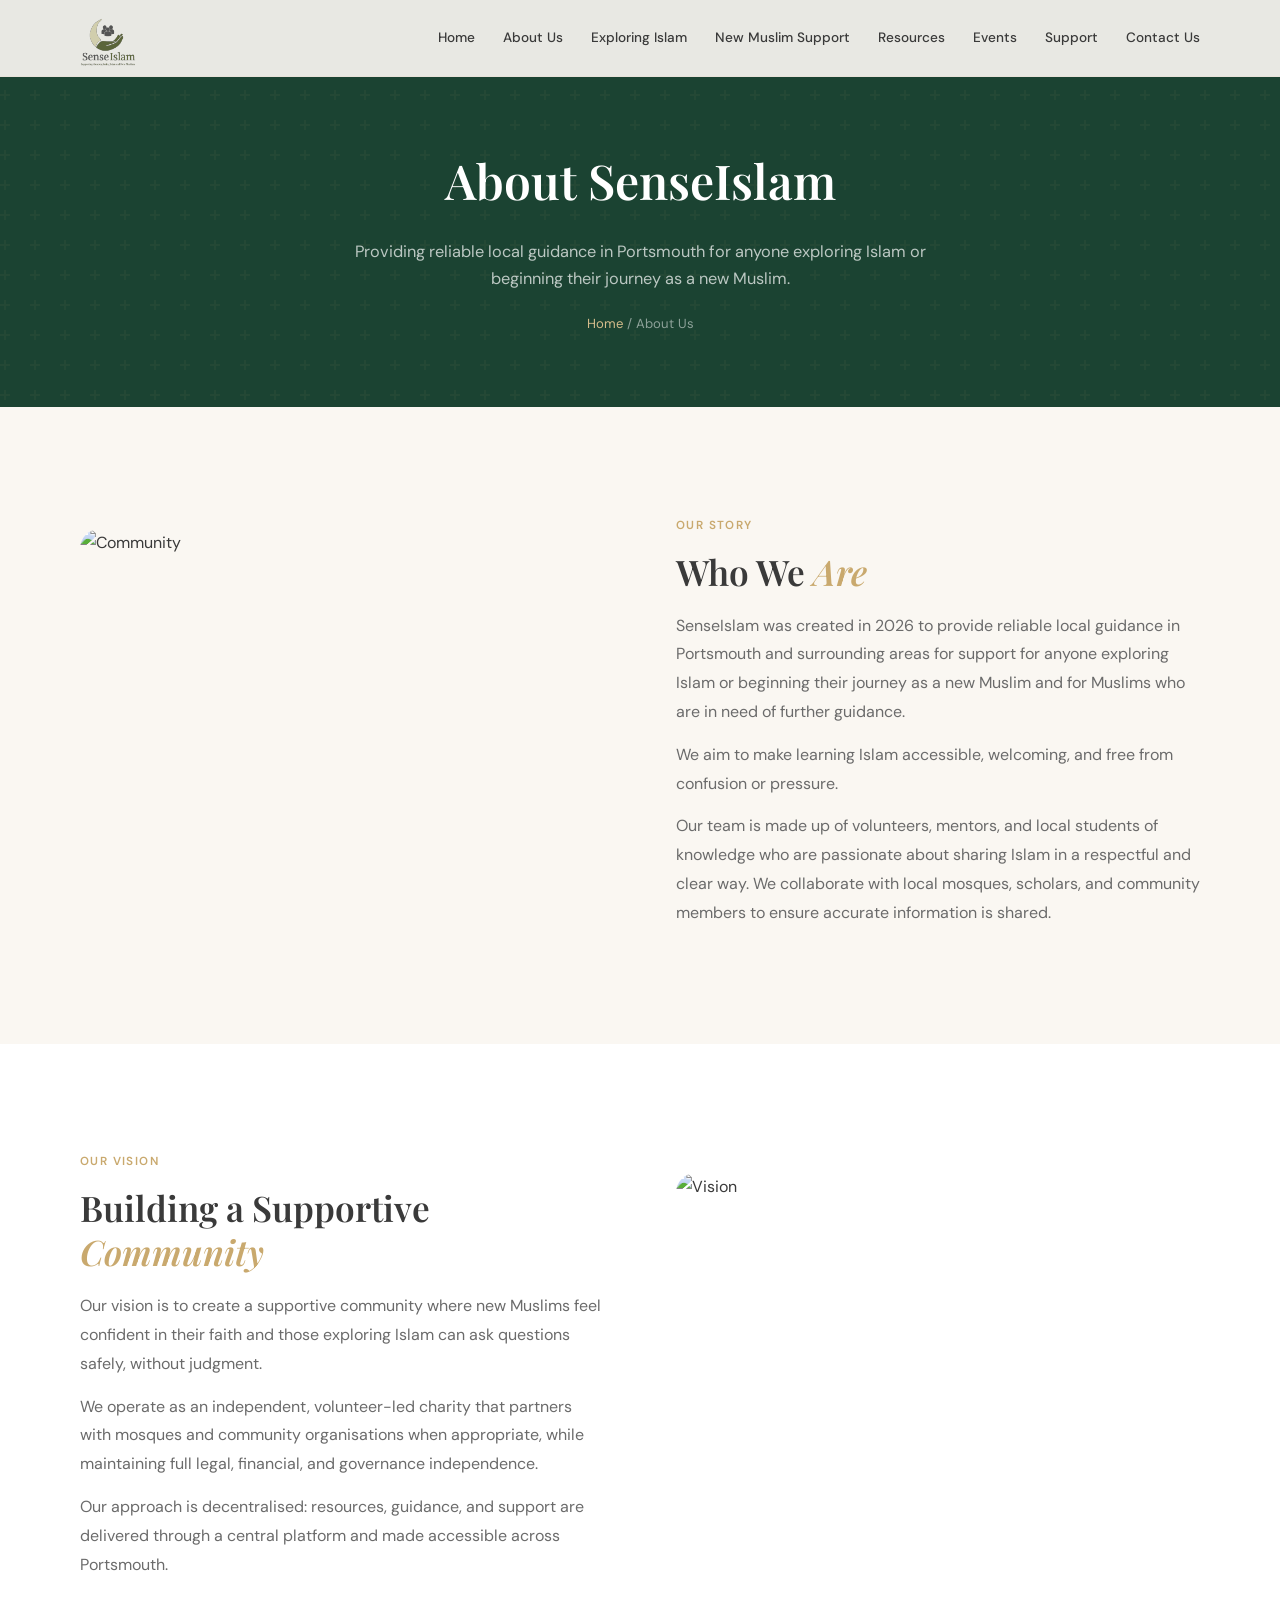
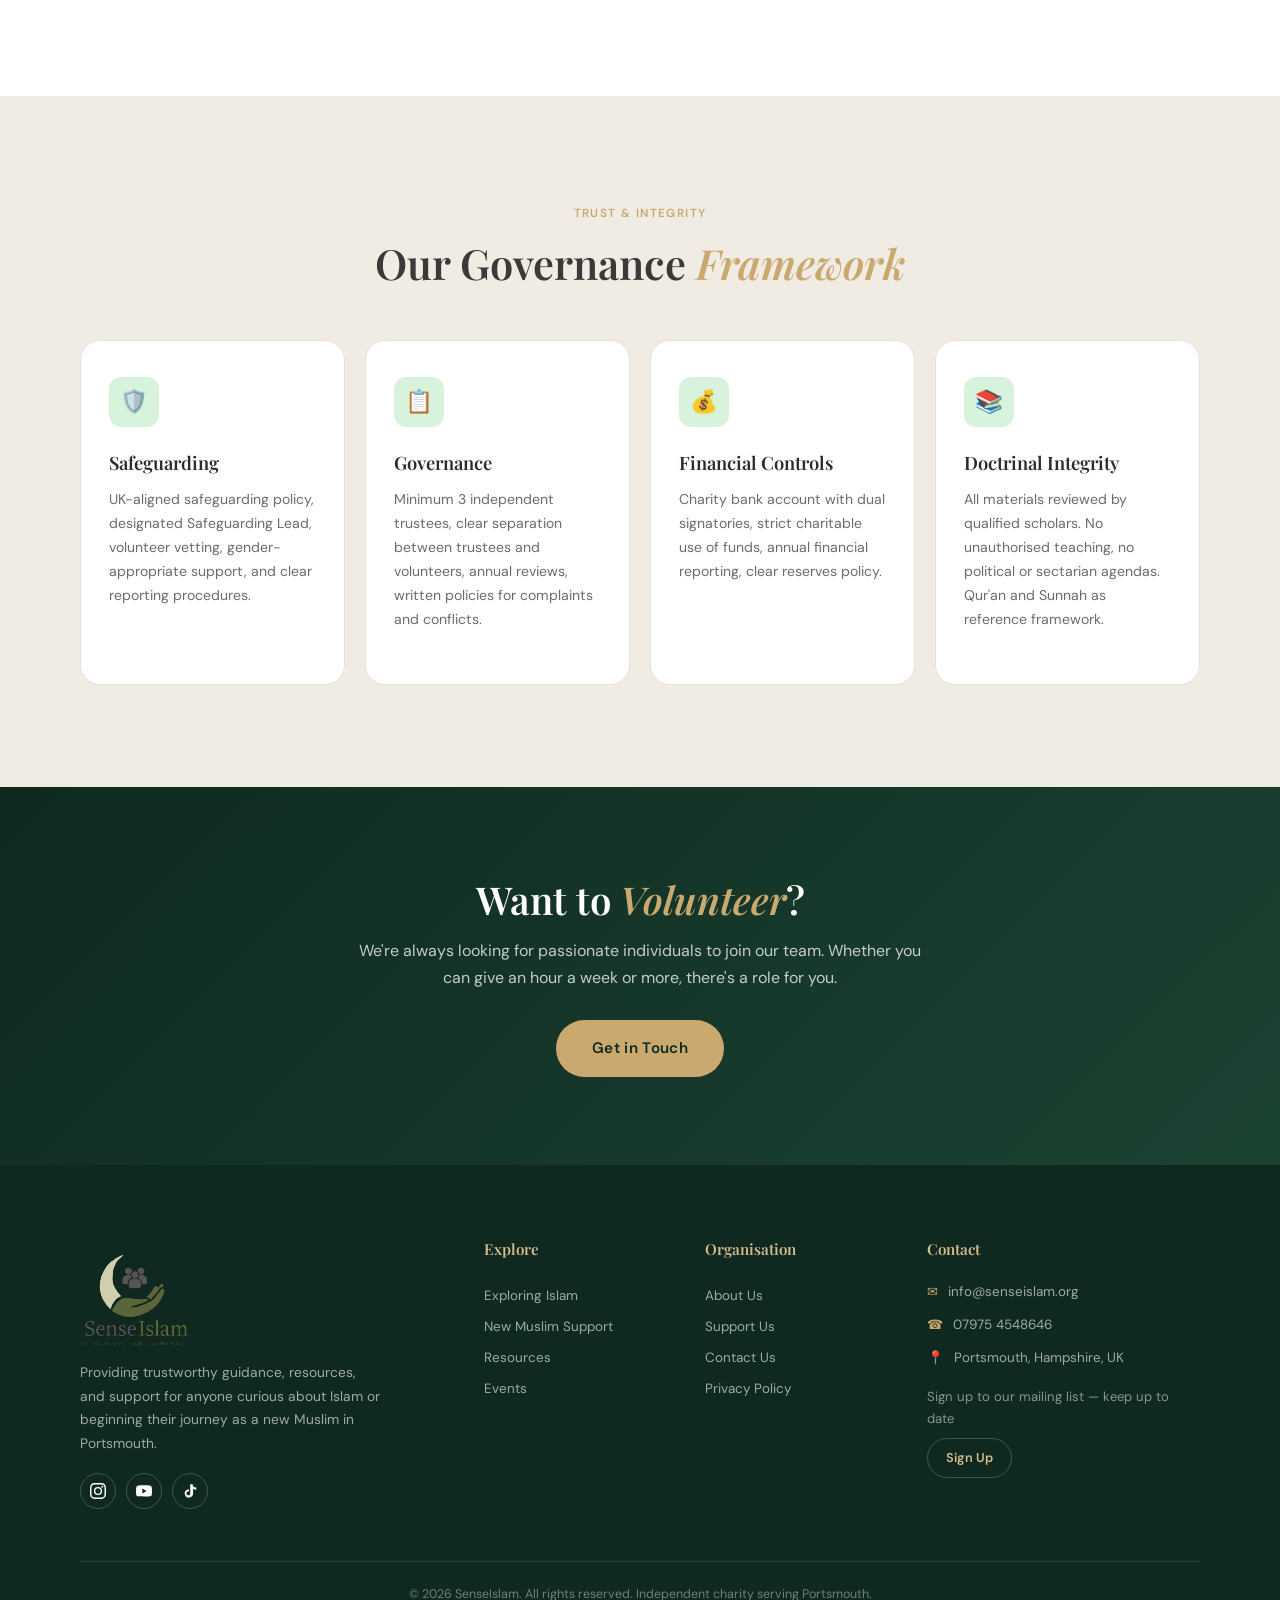
==== about.html @ 2f89002e "new" ====
<!DOCTYPE html>
<html lang="en">
<head>
<meta charset="UTF-8">
<meta name="viewport" content="width=device-width, initial-scale=1.0">
<title>About Us — SenseIslam</title>
<link rel="stylesheet" href="css/style.css">
</head>
<body>
  <nav class="nav">
    <div class="nav__inner">
      <a href="index.html" class="nav__logo"><img src="img/senseislamlogo.svg" alt="SenseIslam" class="nav__logo-img"></a>
      <div class="nav__links">
        <a href="index.html" class="nav__link">Home</a>
        <a href="about.html" class="nav__link">About Us</a>
        <a href="exploring-islam.html" class="nav__link">Exploring Islam</a>
        <a href="new-muslim-support.html" class="nav__link">New Muslim Support</a>
        <a href="resources.html" class="nav__link">Resources</a>
        <a href="events.html" class="nav__link">Events</a>
        <a href="support.html" class="nav__link">Support</a>
        <a href="contact.html" class="nav__link">Contact Us</a>
      </div>
      <button class="nav__hamburger" aria-label="Menu"><span></span><span></span><span></span></button>
    </div>
  </nav>


  <section class="page-hero">
    <div class="page-hero__pattern"></div>
    <div class="container page-hero__content">
      <h1 class="page-hero__title">About SenseIslam</h1>
      <p class="page-hero__sub">Providing reliable local guidance in Portsmouth for anyone exploring Islam or beginning their journey as a new Muslim.</p>
      <p class="page-hero__crumb"><a href="index.html">Home</a> / About Us</p>
    </div>
  </section>

  <section class="section section--cream">
    <div class="container">
      <div class="split fade-up">
        <div class="split__image"><img src="https://images.unsplash.com/photo-1585036156171-384164a8c159?w=800&q=80" alt="Community"></div>
        <div class="split__content">
          <span class="section__label">Our Story</span>
          <h2>Who We <em>Are</em></h2>
          <p>SenseIslam was created in 2026 to provide reliable local guidance in Portsmouth and surrounding areas for support for anyone exploring Islam or beginning their journey as a new Muslim and for Muslims who are in need of further guidance.</p>
          <p>We aim to make learning Islam accessible, welcoming, and free from confusion or pressure.</p>
          <p>Our team is made up of volunteers, mentors, and local students of knowledge who are passionate about sharing Islam in a respectful and clear way. We collaborate with local mosques, scholars, and community members to ensure accurate information is shared.</p>
        </div>
      </div>
    </div>
  </section>

  <section class="section section--white">
    <div class="container">
      <div class="split split--reverse fade-up">
        <div class="split__image"><img src="https://images.unsplash.com/photo-1574246604907-db69e30ddb97?w=800&q=80" alt="Vision"></div>
        <div class="split__content">
          <span class="section__label">Our Vision</span>
          <h2>Building a Supportive <em>Community</em></h2>
          <p>Our vision is to create a supportive community where new Muslims feel confident in their faith and those exploring Islam can ask questions safely, without judgment.</p>
          <p>We operate as an independent, volunteer-led charity that partners with mosques and community organisations when appropriate, while maintaining full legal, financial, and governance independence.</p>
          <p>Our approach is decentralised: resources, guidance, and support are delivered through a central platform and made accessible across Portsmouth.</p>
        </div>
      </div>
    </div>
  </section>

  <section class="section section--sand">
    <div class="container">
      <div class="section__header fade-up">
        <span class="section__label">Trust & Integrity</span>
        <h2 class="section__title">Our Governance <em>Framework</em></h2>
      </div>
      <div class="grid-4 stagger">
        <div class="card fade-up"><div class="card__icon">🛡️</div><h3 class="card__title">Safeguarding</h3><p class="card__text">UK-aligned safeguarding policy, designated Safeguarding Lead, volunteer vetting, gender-appropriate support, and clear reporting procedures.</p></div>
        <div class="card fade-up"><div class="card__icon">📋</div><h3 class="card__title">Governance</h3><p class="card__text">Minimum 3 independent trustees, clear separation between trustees and volunteers, annual reviews, written policies for complaints and conflicts.</p></div>
        <div class="card fade-up"><div class="card__icon">💰</div><h3 class="card__title">Financial Controls</h3><p class="card__text">Charity bank account with dual signatories, strict charitable use of funds, annual financial reporting, clear reserves policy.</p></div>
        <div class="card fade-up"><div class="card__icon">📚</div><h3 class="card__title">Doctrinal Integrity</h3><p class="card__text">All materials reviewed by qualified scholars. No unauthorised teaching, no political or sectarian agendas. Qur'an and Sunnah as reference framework.</p></div>
      </div>
    </div>
  </section>

  <section class="cta">
    <div class="cta__inner fade-up">
      <h2>Want to <em>Volunteer</em>?</h2>
      <p>We're always looking for passionate individuals to join our team. Whether you can give an hour a week or more, there's a role for you.</p>
      <a href="contact.html" class="btn btn--gold btn--lg">Get in Touch</a>
    </div>
  </section>

  <footer class="footer">
    <div class="container">
      <div class="footer__grid">
        <div class="footer__brand">
          <div class="footer__logo"><img src="img/senseislamlogo.svg" alt="SenseIslam" class="footer__logo-img"></div>
          <p>Providing trustworthy guidance, resources, and support for anyone curious about Islam or beginning their journey as a new Muslim in Portsmouth.</p>
          <div class="footer__social"><a href="https://www.instagram.com/senseislamuk/" target="_blank" rel="noopener" aria-label="Instagram"><svg viewBox="0 0 24 24" aria-hidden="true"><path d="M12 2.163c3.204 0 3.584.012 4.85.07 3.252.148 4.771 1.691 4.919 4.919.058 1.265.069 1.645.069 4.849 0 3.205-.012 3.584-.069 4.849-.149 3.225-1.664 4.771-4.919 4.919-1.266.058-1.644.07-4.85.07-3.204 0-3.584-.012-4.849-.07-3.26-.149-4.771-1.699-4.919-4.92-.058-1.265-.07-1.644-.07-4.849 0-3.204.013-3.583.07-4.849.149-3.227 1.664-4.771 4.919-4.919 1.266-.057 1.645-.069 4.849-.069zM12 0C8.741 0 8.333.014 7.053.072 2.695.272.273 2.69.073 7.052.014 8.333 0 8.741 0 12c0 3.259.014 3.668.072 4.948.2 4.358 2.618 6.78 6.98 6.98C8.333 23.986 8.741 24 12 24c3.259 0 3.668-.014 4.948-.072 4.354-.2 6.782-2.618 6.979-6.98.059-1.28.073-1.689.073-4.948 0-3.259-.014-3.667-.072-4.947-.196-4.354-2.617-6.78-6.979-6.98C15.668.014 15.259 0 12 0zm0 5.838a6.162 6.162 0 100 12.324 6.162 6.162 0 000-12.324zM12 16a4 4 0 110-8 4 4 0 010 8zm6.406-11.845a1.44 1.44 0 100 2.881 1.44 1.44 0 000-2.881z"/></svg></a><a href="https://www.youtube.com/channel/UCkntJel1RPMRCAecpmUwdyQ" target="_blank" rel="noopener" aria-label="YouTube"><svg viewBox="0 0 24 24" aria-hidden="true"><path d="M23.498 6.186a3.016 3.016 0 0 0-2.122-2.136C19.505 3.545 12 3.545 12 3.545s-7.505 0-9.377.505A3.017 3.017 0 0 0 .502 6.186C0 8.07 0 12 0 12s0 3.93.502 5.814a3.016 3.016 0 0 0 2.122 2.136c1.871.505 9.376.505 9.376.505s7.505 0 9.377-.505a3.015 3.015 0 0 0 2.122-2.136C24 15.93 24 12 24 12s0-3.93-.502-5.814zM9.545 15.568V8.432L15.818 12l-6.273 3.568z"/></svg></a><a href="https://www.tiktok.com/@senseislamuk" target="_blank" rel="noopener" aria-label="TikTok"><svg viewBox="0 0 24 24" aria-hidden="true"><path d="M19.59 6.69a4.83 4.83 0 0 1-3.77-4.25V2h-3.45v13.67a2.89 2.89 0 0 1-5.2 1.74 2.89 2.89 0 0 1 2.31-4.64 2.93 2.93 0 0 1 .88.13V9.4a6.84 6.84 0 0 0-1-.05A6.33 6.33 0 0 0 5.8 20.1a6.34 6.34 0 0 0 10.86-4.43v-7a8.16 8.16 0 0 0 4.77 1.52v-3.4a4.85 4.85 0 0 1-1.84-.1z"/></svg></a></div>
        </div>
        <div>
          <h4 class="footer__heading">Explore</h4>
          <div class="footer__links">
            <a href="exploring-islam.html">Exploring Islam</a>
            <a href="new-muslim-support.html">New Muslim Support</a>
            <a href="resources.html">Resources</a>
            <a href="events.html">Events</a>
          </div>
        </div>
        <div>
          <h4 class="footer__heading">Organisation</h4>
          <div class="footer__links">
            <a href="about.html">About Us</a>
            <a href="support.html">Support Us</a>
            <a href="contact.html">Contact Us</a>
            <a href="#">Privacy Policy</a>
          </div>
        </div>
        <div>
          <h4 class="footer__heading">Contact</h4>
          <div class="footer__contact-item"><span>✉</span> info@senseislam.org</div>
          <div class="footer__contact-item"><span>☎</span> 07975 4548646</div>
          <div class="footer__contact-item"><span>📍</span> Portsmouth, Hampshire, UK</div>
          <p style="margin-top:16px;font-size:.82rem;color:rgba(255,255,255,.5)">Sign up to our mailing list — keep up to date</p>
          <a href="contact.html" style="display:inline-block;margin-top:8px;padding:8px 18px;border:1px solid rgba(255,255,255,.2);border-radius:100px;font-size:.8rem;font-weight:600;color:var(--gold-light)">Sign Up</a>
        </div>
      </div>
      <div class="footer__bottom">&copy; 2026 SenseIslam. All rights reserved. Independent charity serving Portsmouth.</div>
    </div>
  </footer>
  <script src="js/main.js"></script>

</body>
</html>
---- css/style.css ----
@import url('https://fonts.googleapis.com/css2?family=Playfair+Display:ital,wght@0,400;0,500;0,600;0,700;1,400;1,500&family=DM+Sans:ital,opsz,wght@0,9..40,300;0,9..40,400;0,9..40,500;0,9..40,600;0,9..40,700;1,9..40,400&display=swap');

:root {
  --cream: #FAF7F2;
  --sand: #F0EBE3;
  --gold: #C9A96E;
  --gold-light: #D4BC8B;
  --gold-dark: #A8874E;
  --forest: #1B4332;
  --forest-light: #2D6A4F;
  --forest-dark: #0F2921;
  --teal: #40916C;
  --sage-light: #D8F3DC;
  --charcoal: #2B2B2B;
  --text: #3A3A3A;
  --text-light: #6B6B6B;
  --text-muted: #999;
  --white: #FFFFFF;
  --border: #E8E2D9;
  --font-display: 'Playfair Display', Georgia, serif;
  --font-body: 'DM Sans', -apple-system, sans-serif;
  --max-w: 1200px;
  --narrow: 800px;
  --ease: cubic-bezier(0.16, 1, 0.3, 1);
  --tr: 0.3s var(--ease);
  --tr-slow: 0.6s var(--ease);
  --r-sm: 6px;
  --r-md: 12px;
  --r-lg: 20px;
}

*, *::before, *::after { box-sizing: border-box; margin: 0; padding: 0; }
html { scroll-behavior: smooth; -webkit-font-smoothing: antialiased; }
body { font-family: var(--font-body); color: var(--text); background: var(--cream); line-height: 1.7; font-size: 16px; overflow-x: hidden; }
img { max-width: 100%; height: auto; display: block; }
a { text-decoration: none; color: inherit; transition: var(--tr); }
ul, ol { list-style: none; }
button { cursor: pointer; border: none; background: none; font-family: inherit; }
.container { max-width: var(--max-w); margin: 0 auto; padding: 0 clamp(20px, 4vw, 40px); }
.narrow { max-width: var(--narrow); margin: 0 auto; }

/* NAV */
.nav { position: fixed; top: 0; left: 0; right: 0; z-index: 1000; background: rgba(250,247,242,0.92); backdrop-filter: blur(20px); -webkit-backdrop-filter: blur(20px); border-bottom: 1px solid var(--border); }
.nav__inner { display: flex; align-items: center; justify-content: space-between; height: 76px; max-width: var(--max-w); margin: 0 auto; padding: 0 clamp(20px,4vw,40px); }
.nav__logo { display: flex; align-items: center; gap: 10px; font-family: var(--font-display); font-size: 1.4rem; font-weight: 600; color: var(--forest); line-height: 0; }
.nav__logo-icon { width: 38px; height: 38px; background: var(--forest); border-radius: 50%; display: flex; align-items: center; justify-content: center; color: var(--gold); font-size: 1rem; }
.nav__logo-img { height: 56px; width: auto; display: block; object-fit: contain; }
.nav__links { display: flex; align-items: center; gap: 28px; }
.nav__link { font-size: 0.85rem; font-weight: 500; color: var(--text); position: relative; }
.nav__link::after { content: ''; position: absolute; bottom: -4px; left: 0; width: 0; height: 2px; background: var(--gold); transition: var(--tr); }
.nav__link:hover::after, .nav__link--active::after { width: 100%; }
.nav__link:hover { color: var(--forest); }
.nav__cta { display: inline-flex; align-items: center; gap: 6px; padding: 9px 20px; background: var(--forest); color: var(--white); border-radius: 100px; font-size: 0.82rem; font-weight: 600; letter-spacing: .02em; transition: var(--tr); }
.nav__cta:hover { background: var(--forest-light); transform: translateY(-1px); }
.nav__hamburger { display: none; flex-direction: column; gap: 5px; padding: 8px; }
.nav__hamburger span { width: 24px; height: 2px; background: var(--forest); border-radius: 2px; transition: var(--tr); }
@media (max-width: 960px) {
  .nav__hamburger { display: flex; }
  .nav__links { position: fixed; top: 76px; left: 0; right: 0; bottom: 0; background: var(--cream); flex-direction: column; justify-content: flex-start; padding: 40px; gap: 24px; transform: translateX(100%); transition: var(--tr-slow); }
  .nav__links.active { transform: translateX(0); }
  .nav__link { font-size: 1.1rem; }
  .nav__logo-img { height: 46px; }
}

/* HERO */
.hero { position: relative; min-height: 100vh; display: flex; align-items: center; overflow: hidden; background: var(--forest-dark); }
.hero__bg { position: absolute; inset: 0; background-image: url('https://images.unsplash.com/photo-1564769625905-50e93615e769?w=1600&q=80'); background-size: cover; background-position: center; opacity: .25; }
.hero__overlay { position: absolute; inset: 0; background: linear-gradient(135deg, rgba(15,41,33,0.85), rgba(27,67,50,0.7)); }
.hero__pattern { position: absolute; inset: 0; background-image: url("data:image/svg+xml,%3Csvg width='60' height='60' viewBox='0 0 60 60' xmlns='http://www.w3.org/2000/svg'%3E%3Cg fill='none'%3E%3Cg fill='%23c9a96e' fill-opacity='0.05'%3E%3Cpath d='M36 34v-4h-2v4h-4v2h4v4h2v-4h4v-2h-4zm0-30V0h-2v4h-4v2h4v4h2V6h4V4h-4zM6 34v-4H4v4H0v2h4v4h2v-4h4v-2H6zM6 4V0H4v4H0v2h4v4h2V6h4V4H6z'/%3E%3C/g%3E%3C/g%3E%3C/svg%3E"); }
.hero__content { position: relative; z-index: 2; max-width: var(--max-w); margin: 0 auto; padding: 140px clamp(20px,4vw,40px) 80px; display: grid; grid-template-columns: 1.1fr 0.9fr; gap: 60px; align-items: center; }
.hero__text { color: var(--white); }
.hero__badge { display: inline-flex; align-items: center; gap: 8px; padding: 8px 16px; background: rgba(201,169,110,.12); border: 1px solid rgba(201,169,110,.25); border-radius: 100px; font-size: .75rem; font-weight: 500; color: var(--gold-light); letter-spacing: .08em; text-transform: uppercase; margin-bottom: 24px; }
.hero__title { font-family: var(--font-display); font-size: clamp(2.4rem,5vw,3.8rem); font-weight: 600; line-height: 1.15; margin-bottom: 24px; }
.hero__title em { color: var(--gold); font-style: italic; }
.hero__sub { font-size: 1.05rem; line-height: 1.8; color: rgba(255,255,255,.78); margin-bottom: 36px; max-width: 520px; }
.hero__actions { display: flex; gap: 14px; flex-wrap: wrap; }
.hero__visual { position: relative; }
.hero__img { border-radius: var(--r-lg); overflow: hidden; aspect-ratio: 4/5; box-shadow: 0 40px 80px rgba(0,0,0,.3); }
.hero__img img { width: 100%; height: 100%; object-fit: cover; }
.hero__float { position: absolute; bottom: -16px; left: -24px; background: var(--white); border-radius: var(--r-md); padding: 18px 24px; box-shadow: 0 16px 40px rgba(0,0,0,.15); }
.hero__float-num { font-family: var(--font-display); font-size: 1.8rem; font-weight: 700; color: var(--forest); }
.hero__float-label { font-size: .78rem; color: var(--text-light); font-weight: 500; }
@media (max-width: 900px) {
  .hero__content { grid-template-columns: 1fr; text-align: center; padding-top: 130px; }
  .hero__sub { margin: 0 auto 36px; }
  .hero__actions { justify-content: center; }
  .hero__visual { display: none; }
}

/* BUTTONS */
.btn { display: inline-flex; align-items: center; gap: 8px; padding: 13px 28px; border-radius: 100px; font-size: .88rem; font-weight: 600; letter-spacing: .02em; transition: var(--tr); white-space: nowrap; }
.btn--gold { background: var(--gold); color: var(--forest-dark); }
.btn--gold:hover { background: var(--gold-dark); transform: translateY(-2px); box-shadow: 0 8px 25px rgba(201,169,110,.3); }
.btn--white-outline { background: transparent; color: var(--white); border: 1.5px solid rgba(255,255,255,.3); }
.btn--white-outline:hover { background: rgba(255,255,255,.1); border-color: rgba(255,255,255,.5); }
.btn--outline { background: transparent; color: var(--forest); border: 1.5px solid var(--forest); }
.btn--outline:hover { background: var(--forest); color: var(--white); }
.btn--dark { background: var(--forest); color: var(--white); }
.btn--dark:hover { background: var(--forest-light); transform: translateY(-2px); }
.btn--lg { padding: 16px 36px; font-size: .95rem; }
.btn--sm { padding: 10px 20px; font-size: .82rem; }
.btn--full { width: 100%; justify-content: center; }

/* SECTIONS */
.section { padding: clamp(60px,8vw,110px) 0; }
.section--sand { background: var(--sand); }
.section--white { background: var(--white); }
.section--forest { background: var(--forest); color: var(--white); }
.section--cream { background: var(--cream); }
.section__header { text-align: center; max-width: 640px; margin: 0 auto 52px; }
.section__label { display: inline-block; font-size: .73rem; font-weight: 600; letter-spacing: .12em; text-transform: uppercase; color: var(--gold); margin-bottom: 14px; }
.section__title { font-family: var(--font-display); font-size: clamp(1.7rem,3.5vw,2.6rem); font-weight: 600; line-height: 1.2; margin-bottom: 14px; }
.section__title em { font-style: italic; color: var(--gold); }
.section__desc { font-size: 1rem; color: var(--text-light); line-height: 1.8; }
.section--forest .section__desc { color: rgba(255,255,255,.7); }

/* GRID CARDS */
.grid-4 { display: grid; grid-template-columns: repeat(auto-fit, minmax(250px, 1fr)); gap: 20px; }
.grid-3 { display: grid; grid-template-columns: repeat(auto-fit, minmax(300px, 1fr)); gap: 20px; }
.grid-2 { display: grid; grid-template-columns: repeat(auto-fit, minmax(340px, 1fr)); gap: 24px; }

.card { background: var(--white); border-radius: var(--r-lg); padding: 36px 28px; border: 1px solid var(--border); transition: var(--tr); position: relative; overflow: hidden; display: block; }
.card::before { content: ''; position: absolute; top: 0; left: 0; right: 0; height: 3px; background: linear-gradient(90deg, var(--gold), var(--teal)); transform: scaleX(0); transform-origin: left; transition: var(--tr-slow); }
.card:hover::before { transform: scaleX(1); }
.card:hover { transform: translateY(-4px); box-shadow: 0 16px 40px rgba(0,0,0,.07); }
.card__icon { width: 50px; height: 50px; border-radius: var(--r-md); background: var(--sage-light); display: flex; align-items: center; justify-content: center; font-size: 1.4rem; margin-bottom: 20px; color: var(--forest); }
.card__title { font-family: var(--font-display); font-size: 1.15rem; font-weight: 600; margin-bottom: 10px; color: var(--charcoal); }
.card__text { font-size: .88rem; color: var(--text-light); line-height: 1.7; margin-bottom: 16px; }
.card__link { display: inline-flex; align-items: center; gap: 6px; font-size: .82rem; font-weight: 600; color: var(--forest); }
.card__link:hover { gap: 10px; }

/* IMAGE CARD (events) */
.img-card { background: var(--white); border-radius: var(--r-lg); overflow: hidden; border: 1px solid var(--border); transition: var(--tr); }
.img-card:hover { transform: translateY(-4px); box-shadow: 0 16px 40px rgba(0,0,0,.07); }
.img-card__img { aspect-ratio: 16/9; overflow: hidden; }
.img-card__img img { width: 100%; height: 100%; object-fit: cover; transition: var(--tr-slow); }
.img-card:hover .img-card__img img { transform: scale(1.05); }
.img-card__body { padding: 24px; }
.img-card__date { font-size: .75rem; font-weight: 600; color: var(--gold-dark); letter-spacing: .06em; text-transform: uppercase; margin-bottom: 8px; }
.img-card__title { font-family: var(--font-display); font-size: 1.1rem; font-weight: 600; margin-bottom: 8px; color: var(--charcoal); }
.img-card__text { font-size: .86rem; color: var(--text-light); line-height: 1.7; margin-bottom: 14px; }

/* SPLIT LAYOUT */
.split { display: grid; grid-template-columns: 1fr 1fr; gap: clamp(40px,6vw,72px); align-items: center; }
.split--reverse { direction: rtl; }
.split--reverse > * { direction: ltr; }
.split__image { border-radius: var(--r-lg); overflow: hidden; aspect-ratio: 4/3; position: relative; }
.split__image img { width: 100%; height: 100%; object-fit: cover; }
.split__content h2 { font-family: var(--font-display); font-size: clamp(1.5rem,3vw,2.2rem); font-weight: 600; line-height: 1.25; margin-bottom: 18px; }
.split__content h2 em { color: var(--gold); font-style: italic; }
.split__content p { color: var(--text-light); margin-bottom: 14px; line-height: 1.8; }
.split__content .btn { margin-top: 10px; }
@media (max-width: 768px) { .split, .split--reverse { grid-template-columns: 1fr; direction: ltr; } }

/* QUOTE BANNER */
.quote { background: var(--forest); position: relative; overflow: hidden; text-align: center; padding: 72px 20px; }
.quote__pattern { position: absolute; inset: 0; background-image: url("data:image/svg+xml,%3Csvg width='80' height='80' viewBox='0 0 80 80' xmlns='http://www.w3.org/2000/svg'%3E%3Cg fill='%23c9a96e' fill-opacity='0.06'%3E%3Ccircle cx='40' cy='40' r='2'/%3E%3C/g%3E%3C/svg%3E"); }
.quote__inner { position: relative; z-index: 2; max-width: 660px; margin: 0 auto; }
.quote__text { font-family: var(--font-display); font-size: clamp(1.2rem,2.5vw,1.6rem); font-weight: 400; font-style: italic; color: var(--white); line-height: 1.6; margin-bottom: 16px; }
.quote__source { font-size: .82rem; color: var(--gold-light); letter-spacing: .05em; }

/* STEPS */
.steps { display: grid; grid-template-columns: repeat(auto-fit, minmax(220px, 1fr)); gap: 28px; }
.step { text-align: center; padding: 28px 20px; }
.step__num { width: 48px; height: 48px; border-radius: 50%; background: var(--forest); color: var(--gold); display: inline-flex; align-items: center; justify-content: center; font-family: var(--font-display); font-size: 1.1rem; font-weight: 700; margin-bottom: 18px; }
.step__title { font-family: var(--font-display); font-size: 1.1rem; font-weight: 600; margin-bottom: 10px; }
.step__text { font-size: .88rem; color: var(--text-light); line-height: 1.7; }

/* PAGE HERO */
.page-hero { background: var(--forest); padding: 140px 0 72px; position: relative; overflow: hidden; text-align: center; }
.page-hero__pattern { position: absolute; inset: 0; background-image: url("data:image/svg+xml,%3Csvg width='60' height='60' viewBox='0 0 60 60' xmlns='http://www.w3.org/2000/svg'%3E%3Cg fill='none'%3E%3Cg fill='%23c9a96e' fill-opacity='0.05'%3E%3Cpath d='M36 34v-4h-2v4h-4v2h4v4h2v-4h4v-2h-4zm0-30V0h-2v4h-4v2h4v4h2V6h4V4h-4zM6 34v-4H4v4H0v2h4v4h2v-4h4v-2H6zM6 4V0H4v4H0v2h4v4h2V6h4V4H6z'/%3E%3C/g%3E%3C/g%3E%3C/svg%3E"); }
.page-hero__content { position: relative; z-index: 2; }
.page-hero__title { font-family: var(--font-display); font-size: clamp(2rem,4vw,3rem); color: var(--white); font-weight: 600; margin-bottom: 16px; }
.page-hero__sub { font-size: 1.02rem; color: rgba(255,255,255,.7); max-width: 580px; margin: 0 auto; line-height: 1.7; }
.page-hero__crumb { margin-top: 20px; font-size: .82rem; color: rgba(255,255,255,.5); }
.page-hero__crumb a { color: var(--gold-light); }

/* CONTENT PROSE */
.prose { max-width: var(--narrow); margin: 0 auto; }
.prose h2 { font-family: var(--font-display); font-size: 1.5rem; font-weight: 600; margin-bottom: 14px; color: var(--charcoal); }
.prose h3 { font-family: var(--font-display); font-size: 1.2rem; font-weight: 600; margin: 28px 0 12px; color: var(--charcoal); }
.prose p { color: var(--text-light); line-height: 1.8; margin-bottom: 14px; }
.prose ul li { position: relative; padding-left: 24px; margin-bottom: 10px; color: var(--text-light); line-height: 1.7; }
.prose ul li::before { content: ''; position: absolute; left: 0; top: 10px; width: 8px; height: 8px; border-radius: 50%; background: var(--gold); }
.prose strong { color: var(--charcoal); }

/* FAQ ACCORDION */
.faq-list { max-width: var(--narrow); margin: 0 auto; display: flex; flex-direction: column; gap: 12px; }
.faq-item { background: var(--white); border-radius: var(--r-md); border: 1px solid var(--border); overflow: hidden; }
.faq-item__q { width: 100%; text-align: left; padding: 20px 24px; font-size: .95rem; font-weight: 600; color: var(--charcoal); display: flex; justify-content: space-between; align-items: center; gap: 16px; transition: var(--tr); }
.faq-item__q:hover { color: var(--forest); }
.faq-item__icon { font-size: 1.2rem; transition: var(--tr); flex-shrink: 0; color: var(--gold); }
.faq-item__a { max-height: 0; overflow: hidden; transition: max-height 0.4s var(--ease); }
.faq-item__a-inner { padding: 0 24px 20px; color: var(--text-light); line-height: 1.8; font-size: .92rem; }
.faq-item.active .faq-item__a { max-height: 500px; }
.faq-item.active .faq-item__icon { transform: rotate(45deg); }

/* TABS */
.tabs { display: flex; justify-content: center; gap: 0; margin-bottom: 40px; }
.tab-btn { padding: 14px 32px; font-size: .9rem; font-weight: 600; border: 2px solid var(--forest); color: var(--forest); background: var(--white); cursor: pointer; transition: var(--tr); }
.tab-btn:first-child { border-radius: 100px 0 0 100px; }
.tab-btn:last-child { border-radius: 0 100px 100px 0; }
.tab-btn.active { background: var(--forest); color: var(--white); }
.tab-content { display: none; }
.tab-content.active { display: block; }

/* SHAHADAH */
.shahadah-box { background: var(--white); border-radius: var(--r-lg); padding: 48px; border: 1px solid var(--border); text-align: center; margin: 40px 0; }
.shahadah-box__ar { font-size: clamp(1.4rem,3vw,2rem); color: var(--forest); margin-bottom: 16px; line-height: 1.8; direction: rtl; }
.shahadah-box__en { font-family: var(--font-display); font-style: italic; font-size: 1.1rem; color: var(--text); margin-bottom: 12px; }
.shahadah-box__note { font-size: .85rem; color: var(--text-muted); }

/* DONATE TIERS */
.donate-grid { display: grid; grid-template-columns: repeat(auto-fit, minmax(260px, 1fr)); gap: 24px; }
.donate-card { background: var(--white); border-radius: var(--r-lg); padding: 36px 28px; border: 1px solid var(--border); text-align: center; transition: var(--tr); position: relative; }
.donate-card--feat { border-color: var(--gold); box-shadow: 0 12px 40px rgba(201,169,110,.15); }
.donate-card--feat::before { content: 'Most Popular'; position: absolute; top: -12px; left: 50%; transform: translateX(-50%); background: var(--gold); color: var(--forest-dark); font-size: .7rem; font-weight: 700; padding: 4px 14px; border-radius: 100px; letter-spacing: .06em; text-transform: uppercase; }
.donate-card__title { font-family: var(--font-display); font-size: 1.2rem; font-weight: 600; margin-bottom: 16px; }
.donate-card__icon { font-size: 2rem; margin-bottom: 12px; }
.donate-card__text { font-size: .9rem; color: var(--text-light); line-height: 1.7; margin-bottom: 20px; }

/* RESOURCE CARD */
.res-card { background: var(--white); border-radius: var(--r-md); padding: 28px; border: 1px solid var(--border); display: flex; gap: 18px; align-items: flex-start; transition: var(--tr); }
.res-card:hover { border-color: var(--gold); box-shadow: 0 8px 30px rgba(0,0,0,.06); }
.res-card__icon { width: 44px; height: 44px; border-radius: var(--r-sm); background: var(--sage-light); display: flex; align-items: center; justify-content: center; font-size: 1.2rem; flex-shrink: 0; color: var(--forest); }
.res-card__title { font-weight: 600; font-size: .95rem; margin-bottom: 4px; }
.res-card__desc { font-size: .86rem; color: var(--text-light); line-height: 1.6; margin-bottom: 8px; }
.res-card__link { font-size: .8rem; font-weight: 600; color: var(--forest); }

/* CONTACT FORM */
.form-grid { display: grid; grid-template-columns: 1fr 1fr; gap: 18px; }
.form-group { display: flex; flex-direction: column; gap: 6px; }
.form-group label { font-size: .84rem; font-weight: 600; color: var(--charcoal); }
.form-group input, .form-group textarea, .form-group select { padding: 13px 16px; border: 1px solid var(--border); border-radius: var(--r-sm); font-family: var(--font-body); font-size: .92rem; background: var(--white); transition: var(--tr); color: var(--text); }
.form-group input:focus, .form-group textarea:focus, .form-group select:focus { outline: none; border-color: var(--gold); box-shadow: 0 0 0 3px rgba(201,169,110,.15); }
.form-group textarea { resize: vertical; min-height: 130px; }
@media (max-width: 600px) { .form-grid { grid-template-columns: 1fr; } }

/* CTA */
.cta { position: relative; text-align: center; padding: 88px 20px; background: linear-gradient(135deg, var(--forest-dark), var(--forest)); overflow: hidden; }
.cta__inner { position: relative; z-index: 2; max-width: 580px; margin: 0 auto; }
.cta h2 { font-family: var(--font-display); font-size: clamp(1.7rem,3.5vw,2.4rem); color: var(--white); font-weight: 600; margin-bottom: 14px; line-height: 1.25; }
.cta h2 em { color: var(--gold); font-style: italic; }
.cta p { color: rgba(255,255,255,.75); margin-bottom: 28px; font-size: 1rem; line-height: 1.7; }

/* FOOTER */
.footer { background: var(--forest-dark); color: var(--white); padding: 72px 0 0; }
.footer__grid { display: grid; grid-template-columns: 2fr 1fr 1fr 1.5fr; gap: 40px; padding-bottom: 52px; border-bottom: 1px solid rgba(255,255,255,.1); }
.footer__brand { max-width: 300px; }
.footer__logo { font-family: var(--font-display); font-size: 1.4rem; font-weight: 600; margin-bottom: 14px; display: flex; align-items: center; gap: 8px; }
.footer__logo-img { height: 110px; width: auto; display: block; object-fit: contain; background: transparent; }
.footer__brand p { font-size: .86rem; color: rgba(255,255,255,.6); line-height: 1.7; margin-bottom: 18px; }
.footer__social { display: flex; gap: 10px; }
.footer__social a { width: 36px; height: 36px; border-radius: 50%; border: 1px solid rgba(255,255,255,.2); display: flex; align-items: center; justify-content: center; font-size: .82rem; color: var(--white); transition: var(--tr); }
.footer__social a svg { width: 16px; height: 16px; fill: currentColor; display: block; }
.footer__social a:hover { background: var(--gold); border-color: var(--gold); color: var(--forest-dark); }
.footer__heading { font-family: var(--font-display); font-size: .95rem; font-weight: 600; margin-bottom: 18px; color: var(--gold-light); }
.footer__links a { display: block; font-size: .84rem; color: rgba(255,255,255,.6); padding: 4px 0; transition: var(--tr); }
.footer__links a:hover { color: var(--white); padding-left: 4px; }
.footer__contact-item { display: flex; align-items: center; gap: 10px; font-size: .84rem; color: rgba(255,255,255,.6); margin-bottom: 10px; }
.footer__contact-item span { color: var(--gold); }
.footer__bottom { padding: 22px 0; text-align: center; font-size: .78rem; color: rgba(255,255,255,.4); }
@media (max-width: 768px) { .footer__grid { grid-template-columns: 1fr; gap: 28px; } }

/* INFO BOX */
.info-box { background: var(--sand); border-radius: var(--r-md); padding: 28px; border: 1px solid var(--border); margin-bottom: 20px; }
.info-box__date { font-size: .75rem; font-weight: 600; color: var(--gold-dark); text-transform: uppercase; letter-spacing: .06em; margin-bottom: 8px; }
.info-box h3 { font-family: var(--font-display); font-size: 1.15rem; font-weight: 600; margin-bottom: 10px; color: var(--charcoal); margin-top: 0; }
.info-box p { color: var(--text-light); line-height: 1.7; margin-bottom: 0; }

/* CONTACT CARD */
.contact-card { display: flex; align-items: center; gap: 16px; padding: 18px; background: var(--white); border-radius: var(--r-md); border: 1px solid var(--border); margin-bottom: 14px; }
.contact-card__icon { width: 44px; height: 44px; border-radius: 50%; background: var(--sage-light); display: flex; align-items: center; justify-content: center; font-size: 1.1rem; flex-shrink: 0; }
.contact-card__label { font-weight: 600; margin-bottom: 2px; color: var(--charcoal); font-size: .9rem; }
.contact-card__value { color: var(--forest); font-weight: 500; font-size: .9rem; }

/* ANIMATIONS */
.fade-up { opacity: 0; transform: translateY(28px); transition: opacity .6s var(--ease), transform .6s var(--ease); }
.fade-up.visible { opacity: 1; transform: translateY(0); }
.stagger > *:nth-child(1) { transition-delay: 0s; }
.stagger > *:nth-child(2) { transition-delay: .1s; }
.stagger > *:nth-child(3) { transition-delay: .15s; }
.stagger > *:nth-child(4) { transition-delay: .2s; }

.text-center { text-align: center; }
.mt-20 { margin-top: 20px; }
.mt-40 { margin-top: 40px; }
.mb-20 { margin-bottom: 20px; }
.mb-40 { margin-bottom: 40px; }
.full-span { grid-column: 1 / -1; }
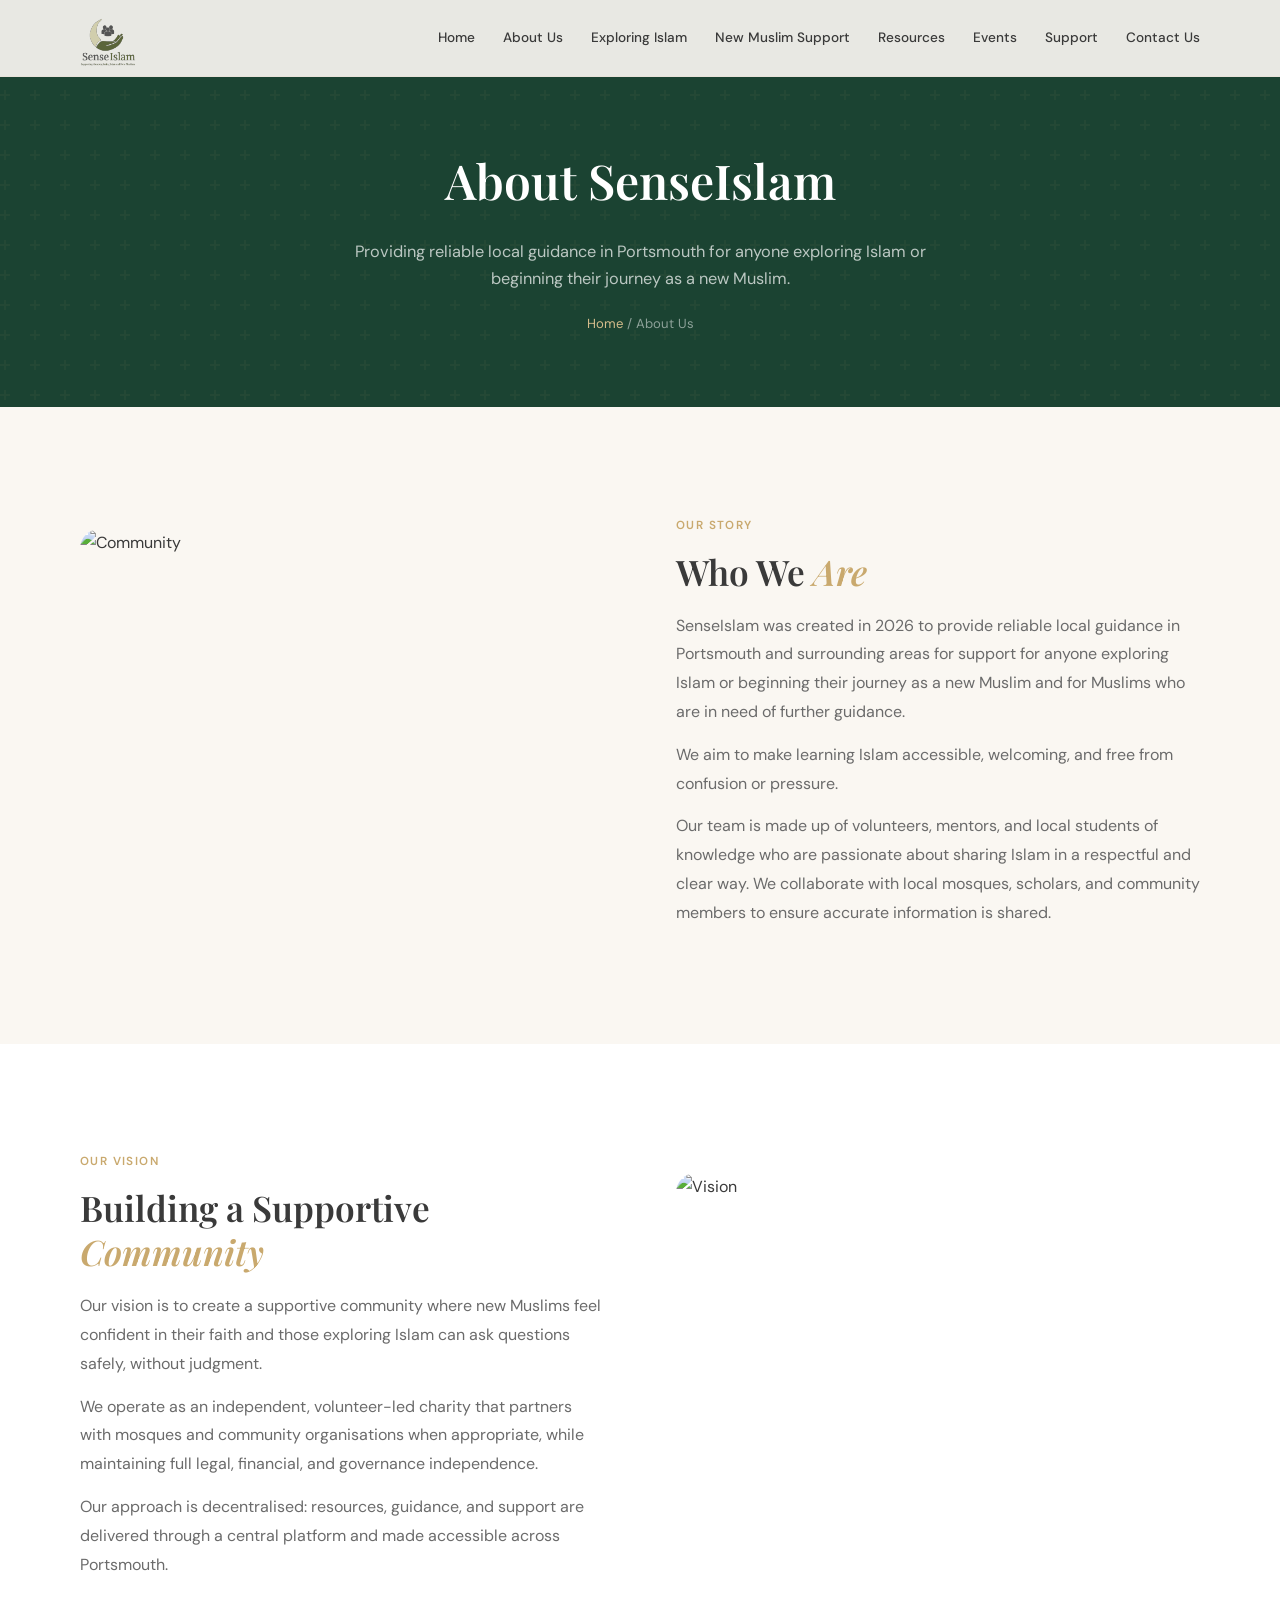
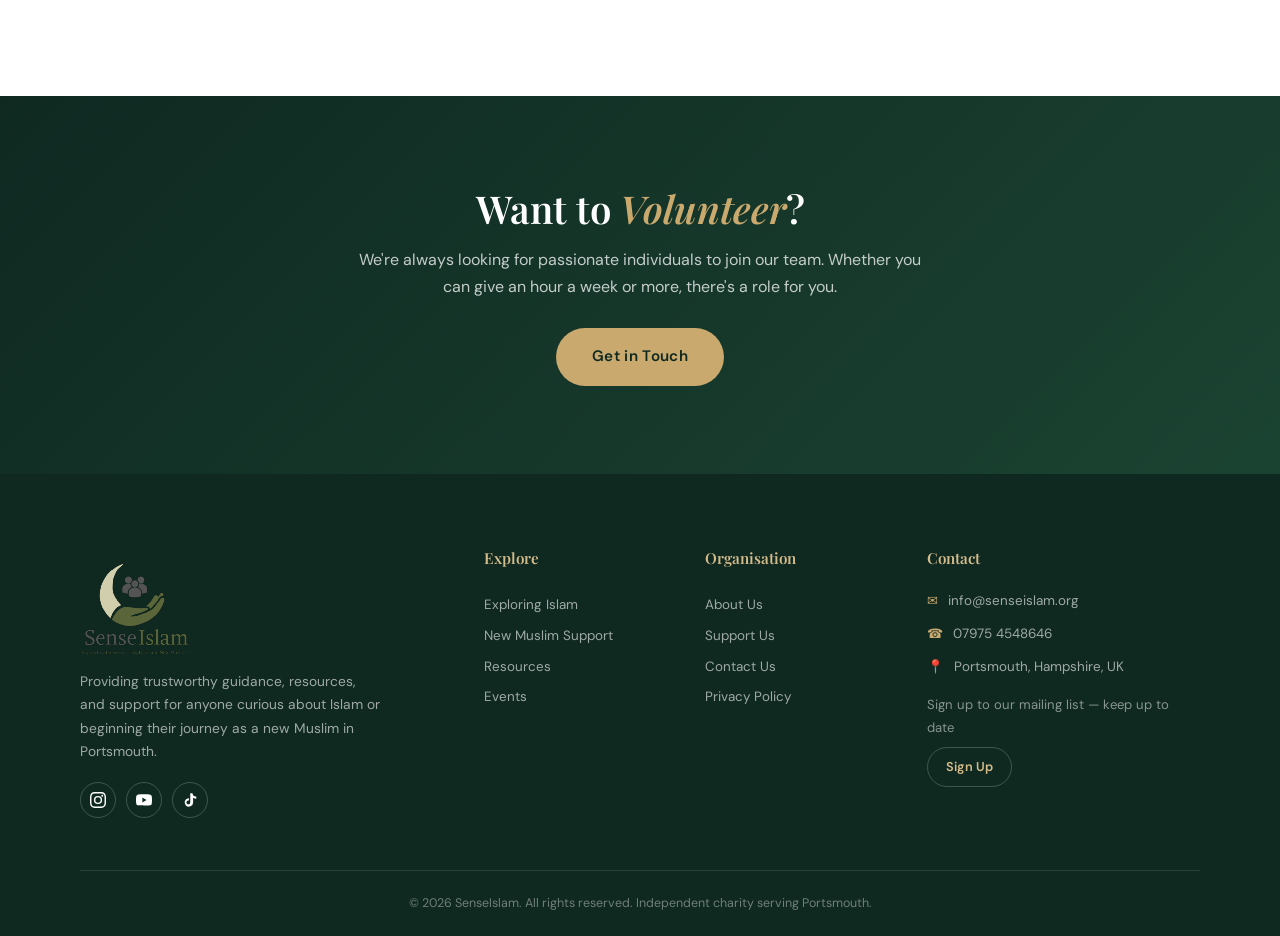
==== commit 85153fdc: "new" ====
--- a/about.html
+++ b/about.html
@@ -37,7 +37,7 @@
   <section class="section section--cream">
     <div class="container">
       <div class="split fade-up">
-        <div class="split__image"><img src="https://images.unsplash.com/photo-1585036156171-384164a8c159?w=800&q=80" alt="Community"></div>
+        <div class="split__image"><img src="https://images.unsplash.com/photo-1623718009719-7d3840717e74?w=800&q=80" alt="Community"></div>
         <div class="split__content">
           <span class="section__label">Our Story</span>
           <h2>Who We <em>Are</em></h2>
@@ -64,20 +64,6 @@
     </div>
   </section>
 
-  <section class="section section--sand">
-    <div class="container">
-      <div class="section__header fade-up">
-        <span class="section__label">Trust & Integrity</span>
-        <h2 class="section__title">Our Governance <em>Framework</em></h2>
-      </div>
-      <div class="grid-4 stagger">
-        <div class="card fade-up"><div class="card__icon">🛡️</div><h3 class="card__title">Safeguarding</h3><p class="card__text">UK-aligned safeguarding policy, designated Safeguarding Lead, volunteer vetting, gender-appropriate support, and clear reporting procedures.</p></div>
-        <div class="card fade-up"><div class="card__icon">📋</div><h3 class="card__title">Governance</h3><p class="card__text">Minimum 3 independent trustees, clear separation between trustees and volunteers, annual reviews, written policies for complaints and conflicts.</p></div>
-        <div class="card fade-up"><div class="card__icon">💰</div><h3 class="card__title">Financial Controls</h3><p class="card__text">Charity bank account with dual signatories, strict charitable use of funds, annual financial reporting, clear reserves policy.</p></div>
-        <div class="card fade-up"><div class="card__icon">📚</div><h3 class="card__title">Doctrinal Integrity</h3><p class="card__text">All materials reviewed by qualified scholars. No unauthorised teaching, no political or sectarian agendas. Qur'an and Sunnah as reference framework.</p></div>
-      </div>
-    </div>
-  </section>
 
   <section class="cta">
     <div class="cta__inner fade-up">
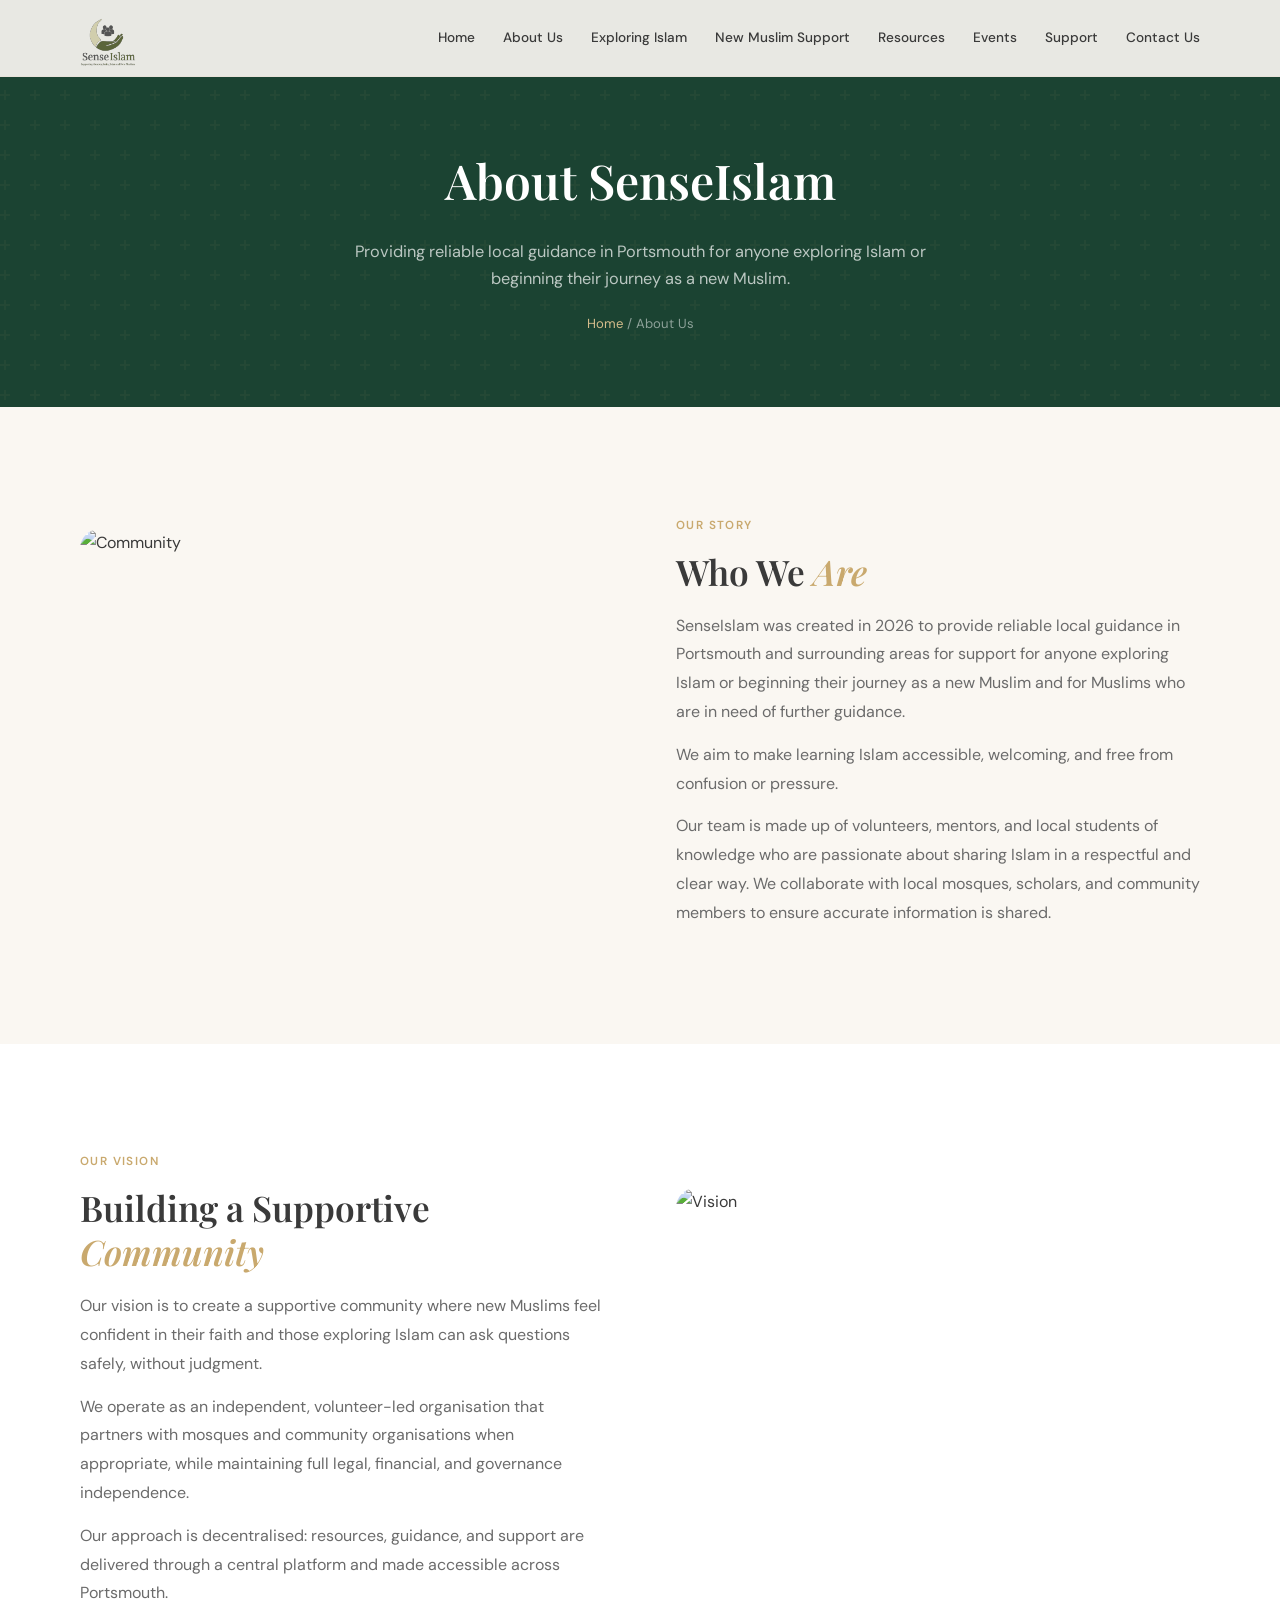
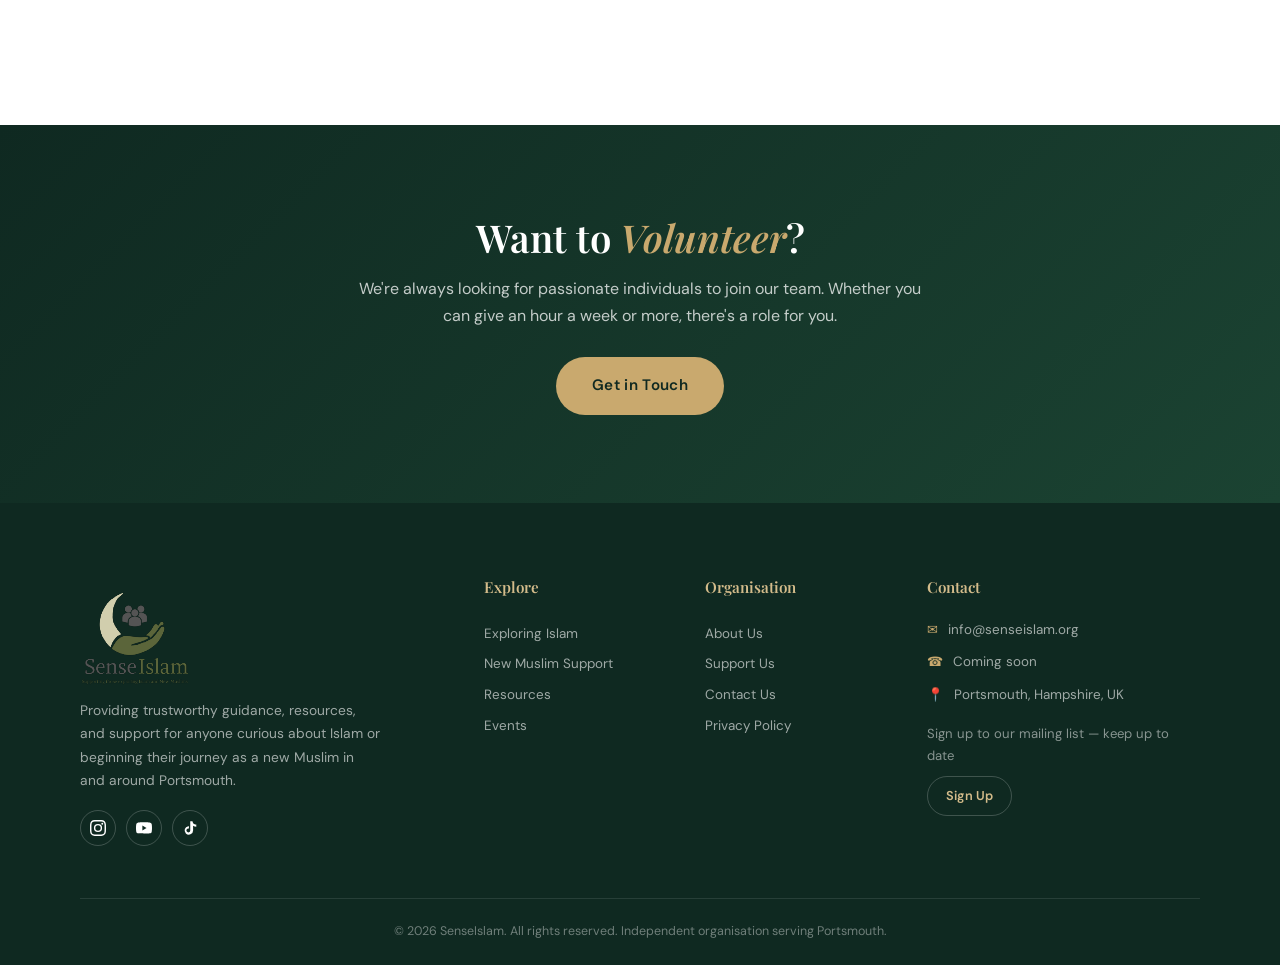
==== commit 5ca2da2a: "new" ====
--- a/about.html
+++ b/about.html
@@ -57,7 +57,7 @@
           <span class="section__label">Our Vision</span>
           <h2>Building a Supportive <em>Community</em></h2>
           <p>Our vision is to create a supportive community where new Muslims feel confident in their faith and those exploring Islam can ask questions safely, without judgment.</p>
-          <p>We operate as an independent, volunteer-led charity that partners with mosques and community organisations when appropriate, while maintaining full legal, financial, and governance independence.</p>
+          <p>We operate as an independent, volunteer-led organisation that partners with mosques and community organisations when appropriate, while maintaining full legal, financial, and governance independence.</p>
           <p>Our approach is decentralised: resources, guidance, and support are delivered through a central platform and made accessible across Portsmouth.</p>
         </div>
       </div>
@@ -77,8 +77,8 @@
     <div class="container">
       <div class="footer__grid">
         <div class="footer__brand">
-          <div class="footer__logo"><img src="img/senseislamlogo.svg" alt="SenseIslam" class="footer__logo-img"></div>
-          <p>Providing trustworthy guidance, resources, and support for anyone curious about Islam or beginning their journey as a new Muslim in Portsmouth.</p>
+          <a href="index.html" class="footer__logo"><img src="img/senseislamlogo.svg" alt="SenseIslam" class="footer__logo-img"></a>
+          <p>Providing trustworthy guidance, resources, and support for anyone curious about Islam or beginning their journey as a new Muslim in and around Portsmouth.</p>
           <div class="footer__social"><a href="https://www.instagram.com/senseislamuk/" target="_blank" rel="noopener" aria-label="Instagram"><svg viewBox="0 0 24 24" aria-hidden="true"><path d="M12 2.163c3.204 0 3.584.012 4.85.07 3.252.148 4.771 1.691 4.919 4.919.058 1.265.069 1.645.069 4.849 0 3.205-.012 3.584-.069 4.849-.149 3.225-1.664 4.771-4.919 4.919-1.266.058-1.644.07-4.85.07-3.204 0-3.584-.012-4.849-.07-3.26-.149-4.771-1.699-4.919-4.92-.058-1.265-.07-1.644-.07-4.849 0-3.204.013-3.583.07-4.849.149-3.227 1.664-4.771 4.919-4.919 1.266-.057 1.645-.069 4.849-.069zM12 0C8.741 0 8.333.014 7.053.072 2.695.272.273 2.69.073 7.052.014 8.333 0 8.741 0 12c0 3.259.014 3.668.072 4.948.2 4.358 2.618 6.78 6.98 6.98C8.333 23.986 8.741 24 12 24c3.259 0 3.668-.014 4.948-.072 4.354-.2 6.782-2.618 6.979-6.98.059-1.28.073-1.689.073-4.948 0-3.259-.014-3.667-.072-4.947-.196-4.354-2.617-6.78-6.979-6.98C15.668.014 15.259 0 12 0zm0 5.838a6.162 6.162 0 100 12.324 6.162 6.162 0 000-12.324zM12 16a4 4 0 110-8 4 4 0 010 8zm6.406-11.845a1.44 1.44 0 100 2.881 1.44 1.44 0 000-2.881z"/></svg></a><a href="https://www.youtube.com/channel/UCkntJel1RPMRCAecpmUwdyQ" target="_blank" rel="noopener" aria-label="YouTube"><svg viewBox="0 0 24 24" aria-hidden="true"><path d="M23.498 6.186a3.016 3.016 0 0 0-2.122-2.136C19.505 3.545 12 3.545 12 3.545s-7.505 0-9.377.505A3.017 3.017 0 0 0 .502 6.186C0 8.07 0 12 0 12s0 3.93.502 5.814a3.016 3.016 0 0 0 2.122 2.136c1.871.505 9.376.505 9.376.505s7.505 0 9.377-.505a3.015 3.015 0 0 0 2.122-2.136C24 15.93 24 12 24 12s0-3.93-.502-5.814zM9.545 15.568V8.432L15.818 12l-6.273 3.568z"/></svg></a><a href="https://www.tiktok.com/@senseislamuk" target="_blank" rel="noopener" aria-label="TikTok"><svg viewBox="0 0 24 24" aria-hidden="true"><path d="M19.59 6.69a4.83 4.83 0 0 1-3.77-4.25V2h-3.45v13.67a2.89 2.89 0 0 1-5.2 1.74 2.89 2.89 0 0 1 2.31-4.64 2.93 2.93 0 0 1 .88.13V9.4a6.84 6.84 0 0 0-1-.05A6.33 6.33 0 0 0 5.8 20.1a6.34 6.34 0 0 0 10.86-4.43v-7a8.16 8.16 0 0 0 4.77 1.52v-3.4a4.85 4.85 0 0 1-1.84-.1z"/></svg></a></div>
         </div>
         <div>
@@ -96,19 +96,19 @@
             <a href="about.html">About Us</a>
             <a href="support.html">Support Us</a>
             <a href="contact.html">Contact Us</a>
-            <a href="#">Privacy Policy</a>
+            <a href="privacy.html">Privacy Policy</a>
           </div>
         </div>
         <div>
           <h4 class="footer__heading">Contact</h4>
           <div class="footer__contact-item"><span>✉</span> info@senseislam.org</div>
-          <div class="footer__contact-item"><span>☎</span> 07975 4548646</div>
+          <div class="footer__contact-item"><span>☎</span> Coming soon</div>
           <div class="footer__contact-item"><span>📍</span> Portsmouth, Hampshire, UK</div>
           <p style="margin-top:16px;font-size:.82rem;color:rgba(255,255,255,.5)">Sign up to our mailing list — keep up to date</p>
           <a href="contact.html" style="display:inline-block;margin-top:8px;padding:8px 18px;border:1px solid rgba(255,255,255,.2);border-radius:100px;font-size:.8rem;font-weight:600;color:var(--gold-light)">Sign Up</a>
         </div>
       </div>
-      <div class="footer__bottom">&copy; 2026 SenseIslam. All rights reserved. Independent charity serving Portsmouth.</div>
+      <div class="footer__bottom">&copy; 2026 SenseIslam. All rights reserved. Independent organisation serving Portsmouth.</div>
     </div>
   </footer>
   <script src="js/main.js"></script>
--- a/css/style.css
+++ b/css/style.css
@@ -56,7 +56,8 @@
 .nav__hamburger span { width: 24px; height: 2px; background: var(--forest); border-radius: 2px; transition: var(--tr); }
 @media (max-width: 960px) {
   .nav__hamburger { display: flex; }
-  .nav__links { position: fixed; top: 76px; left: 0; right: 0; bottom: 0; background: var(--cream); flex-direction: column; justify-content: flex-start; padding: 40px; gap: 24px; transform: translateX(100%); transition: var(--tr-slow); }
+  .nav { background: var(--cream); backdrop-filter: none; -webkit-backdrop-filter: none; }
+  .nav__links { position: fixed; top: 76px; left: 0; right: 0; bottom: 0; background: var(--cream); flex-direction: column; justify-content: flex-start; padding: 40px; gap: 24px; transform: translateX(100%); transition: var(--tr-slow); border-top: 1px solid var(--border); box-shadow: 0 12px 30px rgba(0,0,0,.08); }
   .nav__links.active { transform: translateX(0); }
   .nav__link { font-size: 1.1rem; }
   .nav__logo-img { height: 46px; }
@@ -99,6 +100,8 @@
 .btn--dark:hover { background: var(--forest-light); transform: translateY(-2px); }
 .btn--lg { padding: 16px 36px; font-size: .95rem; }
 .btn--sm { padding: 10px 20px; font-size: .82rem; }
+.btn--disabled, .res-card__link--disabled { opacity: .55; cursor: not-allowed; pointer-events: none; }
+.btn--disabled:hover, .res-card__link--disabled:hover { background: transparent; color: var(--forest); border-color: var(--forest); transform: none; box-shadow: none; }
 .btn--full { width: 100%; justify-content: center; }
 
 /* SECTIONS */
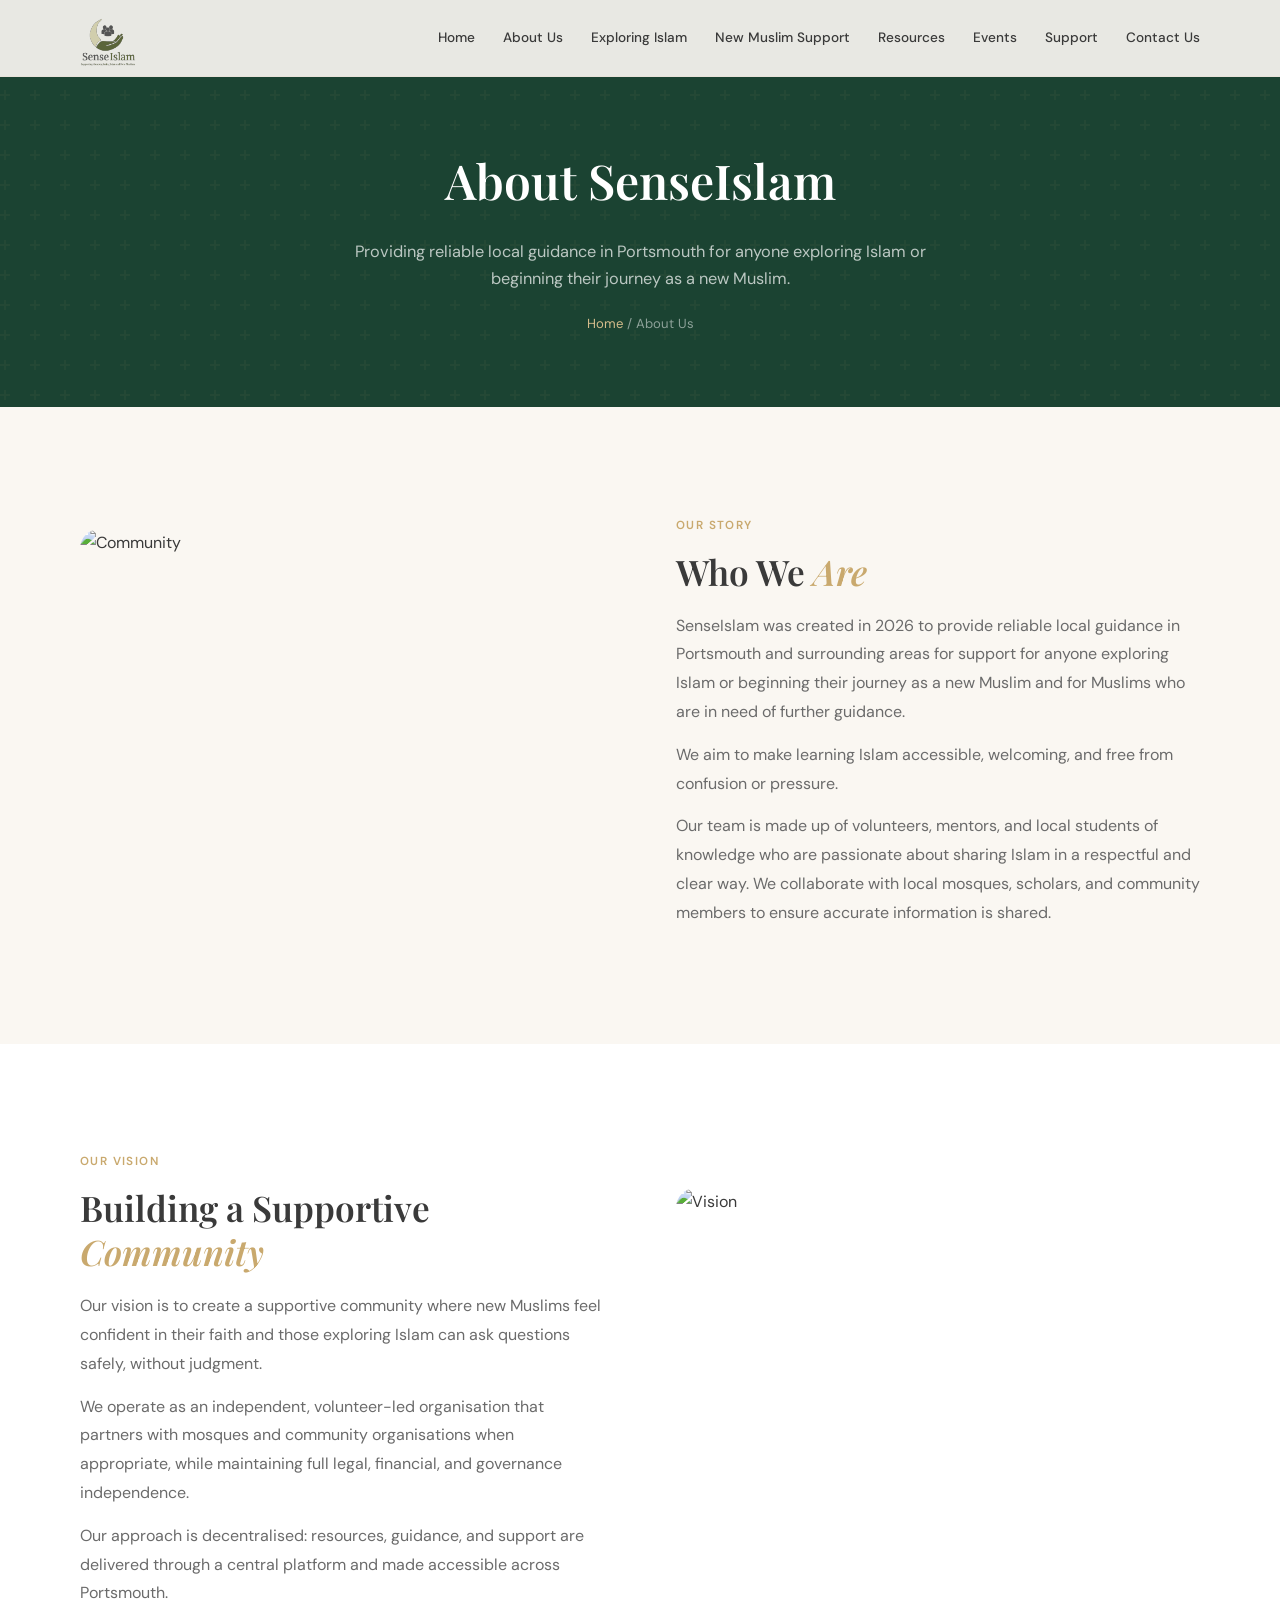
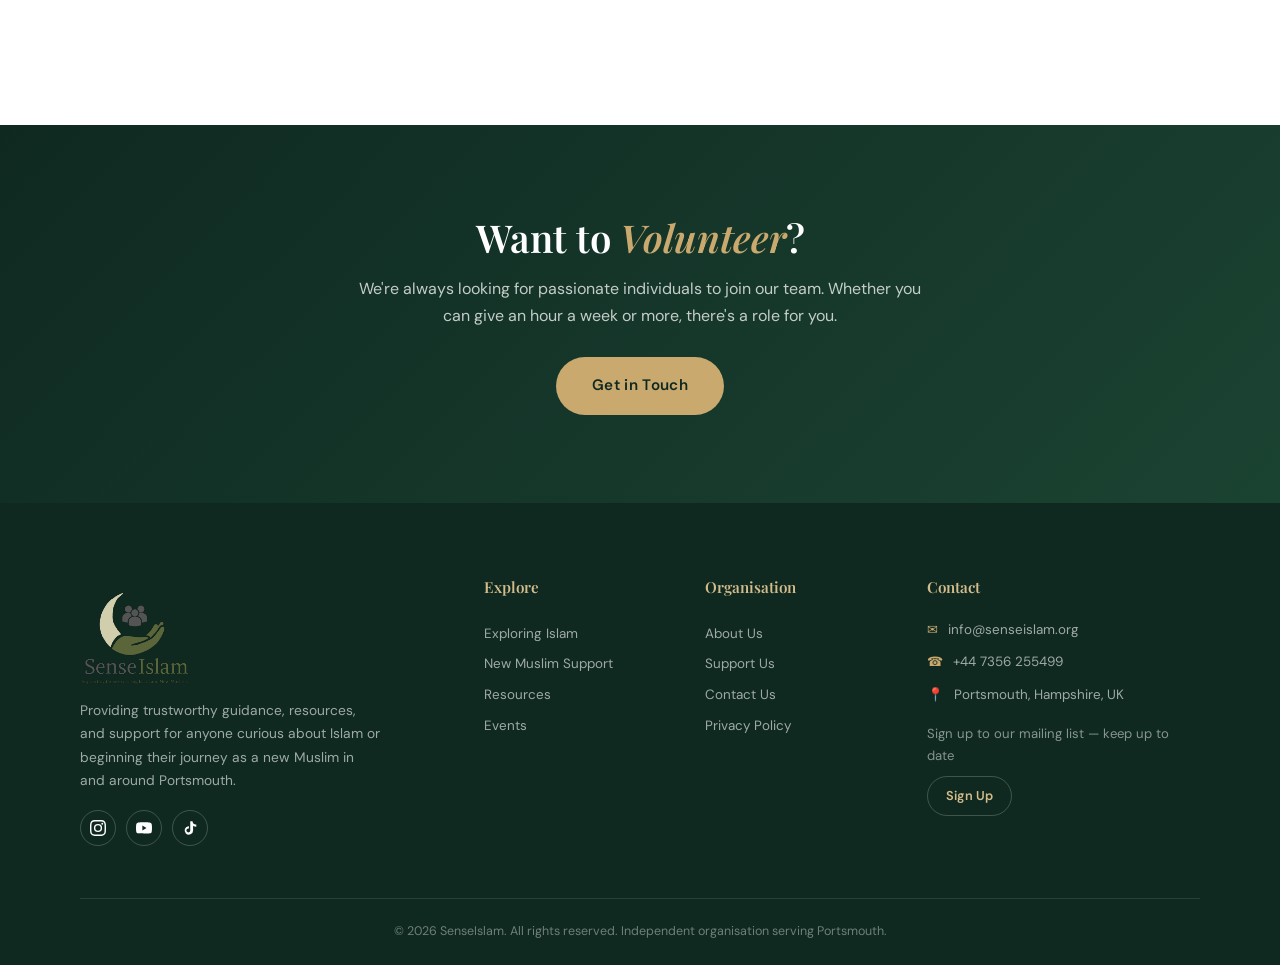
==== commit 770c150c: "new Co-Authored-By: Claude Opus 4.7 (1M context) <noreply@anthropic.com>" ====
--- a/about.html
+++ b/about.html
@@ -102,7 +102,7 @@
         <div>
           <h4 class="footer__heading">Contact</h4>
           <div class="footer__contact-item"><span>✉</span> info@senseislam.org</div>
-          <div class="footer__contact-item"><span>☎</span> Coming soon</div>
+          <div class="footer__contact-item"><span>☎</span> <a href="tel:+447356255499" style="color:inherit">+44 7356 255499</a></div>
           <div class="footer__contact-item"><span>📍</span> Portsmouth, Hampshire, UK</div>
           <p style="margin-top:16px;font-size:.82rem;color:rgba(255,255,255,.5)">Sign up to our mailing list — keep up to date</p>
           <a href="contact.html" style="display:inline-block;margin-top:8px;padding:8px 18px;border:1px solid rgba(255,255,255,.2);border-radius:100px;font-size:.8rem;font-weight:600;color:var(--gold-light)">Sign Up</a>
--- a/css/style.css
+++ b/css/style.css
@@ -164,6 +164,7 @@
 
 /* STEPS */
 .steps { display: grid; grid-template-columns: repeat(auto-fit, minmax(220px, 1fr)); gap: 28px; }
+.steps > .step:last-child:nth-child(5) { grid-column: 1 / -1; max-width: 280px; margin-left: auto; margin-right: auto; }
 .step { text-align: center; padding: 28px 20px; }
 .step__num { width: 48px; height: 48px; border-radius: 50%; background: var(--forest); color: var(--gold); display: inline-flex; align-items: center; justify-content: center; font-family: var(--font-display); font-size: 1.1rem; font-weight: 700; margin-bottom: 18px; }
 .step__title { font-family: var(--font-display); font-size: 1.1rem; font-weight: 600; margin-bottom: 10px; }
@@ -238,6 +239,12 @@
 .form-group input:focus, .form-group textarea:focus, .form-group select:focus { outline: none; border-color: var(--gold); box-shadow: 0 0 0 3px rgba(201,169,110,.15); }
 .form-group textarea { resize: vertical; min-height: 130px; }
 @media (max-width: 600px) { .form-grid { grid-template-columns: 1fr; } }
+
+/* CONTACT SUCCESS */
+.contact-success { text-align: center; padding: 40px 20px; background: var(--sage-light); border: 1px solid var(--teal); border-radius: var(--r-md); }
+.contact-success__icon { width: 56px; height: 56px; border-radius: 50%; background: var(--forest); color: var(--gold); display: inline-flex; align-items: center; justify-content: center; font-size: 1.6rem; font-weight: 700; margin-bottom: 16px; }
+.contact-success__title { font-family: var(--font-display); font-size: 1.25rem; font-weight: 600; color: var(--forest-dark); margin-bottom: 10px; }
+.contact-success__text { font-size: .92rem; color: var(--text); line-height: 1.7; }
 
 /* CTA */
 .cta { position: relative; text-align: center; padding: 88px 20px; background: linear-gradient(135deg, var(--forest-dark), var(--forest)); overflow: hidden; }
